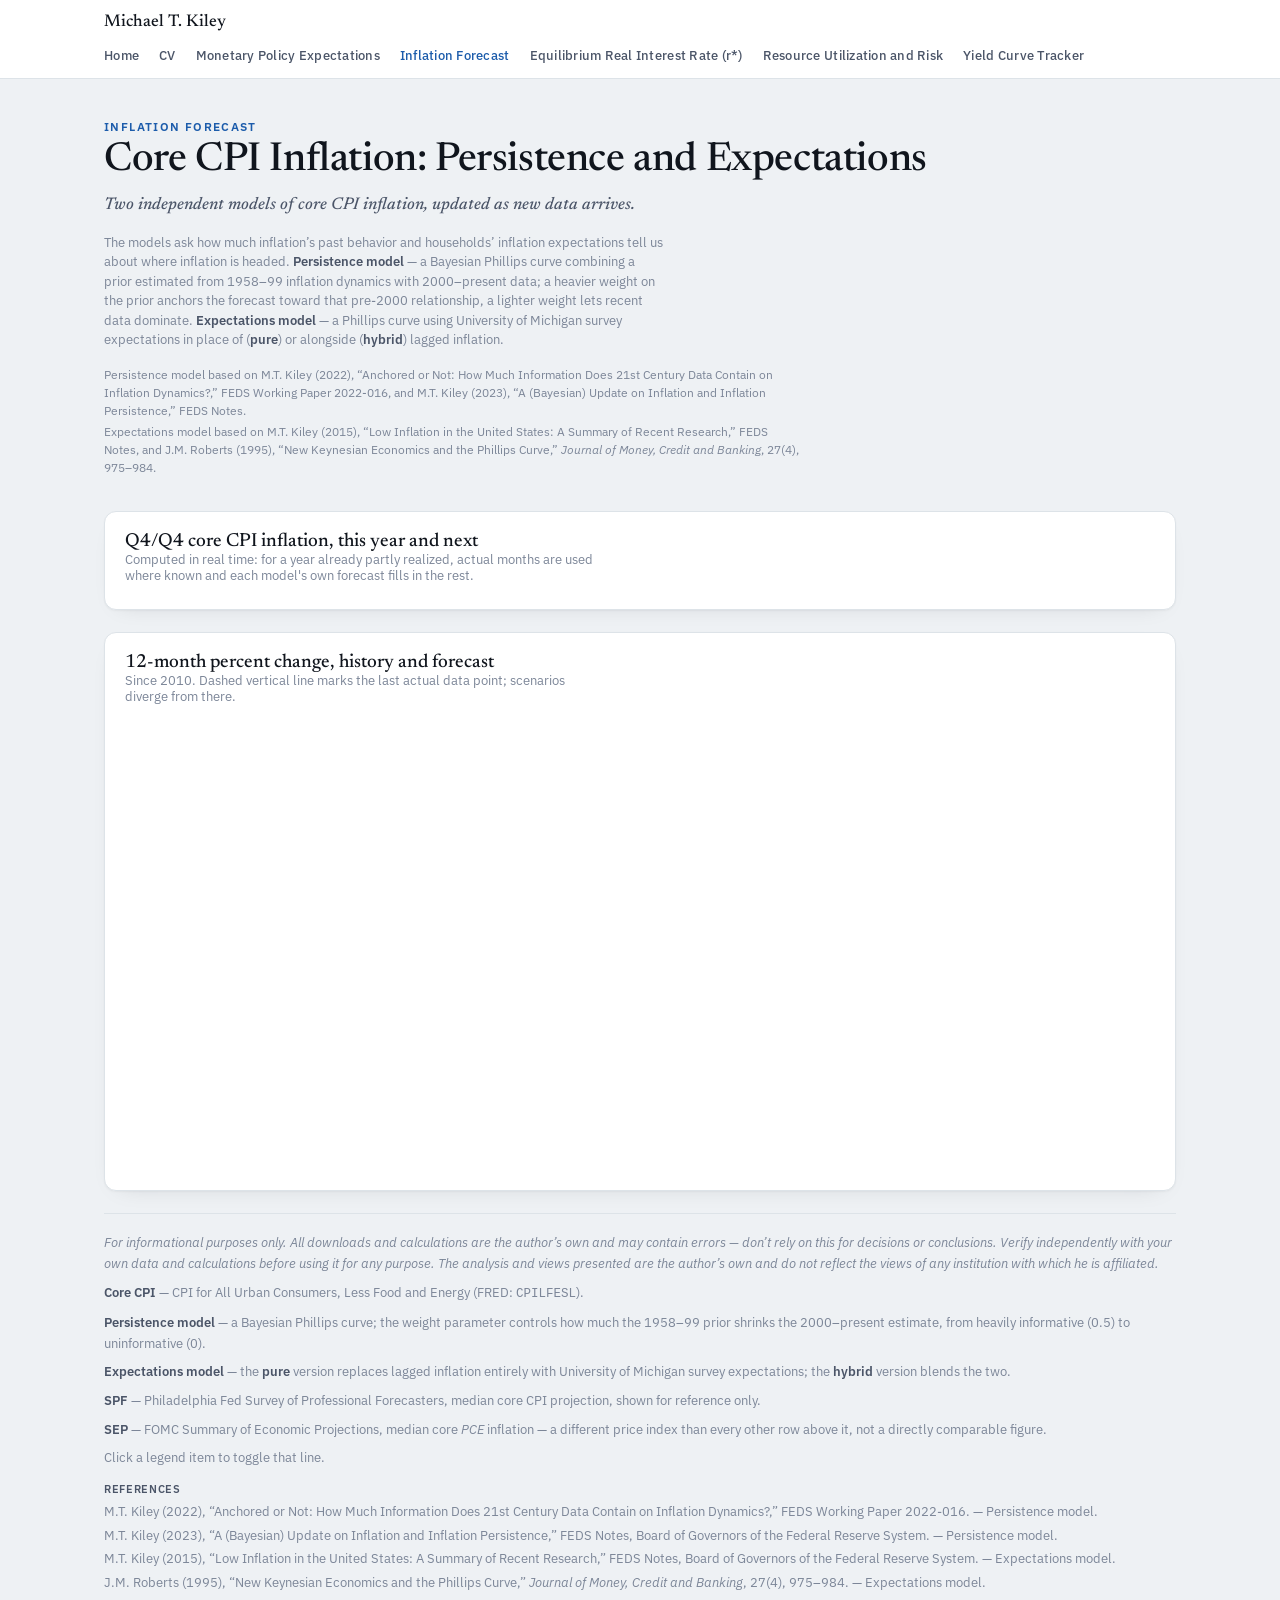
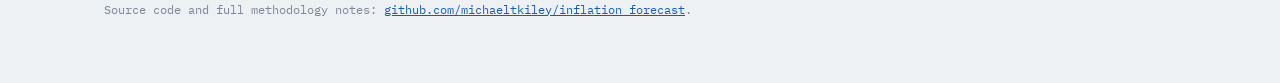
==== scripts/dashboard_template.html @ b04d6965 "Add description and Open Graph tags for link previews LinkedIn and other sites build link previews f" ====
<!DOCTYPE html>
<html lang="en">
<head>
<meta charset="UTF-8" />
<meta name="viewport" content="width=device-width, initial-scale=1.0" />
<title>Inflation Forecast — Michael T. Kiley</title>
<meta name="description" content="Two independent core CPI models — a Bayesian Phillips curve and a survey-expectations Phillips curve — updated as new data arrives." />
<meta property="og:type" content="website" />
<meta property="og:site_name" content="Michael T. Kiley" />
<meta property="og:title" content="Inflation Forecast" />
<meta property="og:description" content="Two independent core CPI models — a Bayesian Phillips curve and a survey-expectations Phillips curve — updated as new data arrives." />
<meta property="og:url" content="https://michaeltkiley.github.io/inflation_forecast/" />
<meta name="twitter:card" content="summary" />
<link rel="preconnect" href="https://fonts.googleapis.com">
<link rel="preconnect" href="https://fonts.gstatic.com" crossorigin>
<link href="https://fonts.googleapis.com/css2?family=Newsreader:ital,opsz,wght@0,6..72,400;0,6..72,500;0,6..72,600;1,6..72,500&family=IBM+Plex+Sans:wght@400;500;600&family=IBM+Plex+Mono:wght@400;500;600&display=swap" rel="stylesheet">
<style>
  :root {
    --surface-page: #eef1f4;
    --surface-card: #ffffff;
    --surface-tile: #f6f8fa;
    --rule: #dde3e8;
    --rule-soft: #e8ecef;
    --ink: #10151d;
    --ink-secondary: #4b5568;
    --ink-muted: #7c8698;
    --accent-text: #1c5cab;
    --accent-lt: #e8edf4;
    --series-actual: #4b5568;
    --series-ref: #8a93a3;
    --series-w50: #0d3a68;
    --series-w20: #1c5490;
    --series-w05: #2f6fae;
    --series-w00: #548fc9;
    --series-pure: #eb6834;
    --series-hybrid: #1baf7a;
    --shadow: 0 1px 2px rgba(16, 21, 29, 0.04), 0 8px 24px -16px rgba(16, 21, 29, 0.18);
  }
  @media (prefers-color-scheme: dark) {
    :root:not([data-theme="light"]) {
      --surface-page: #12161c;
      --surface-card: #191f27;
      --surface-tile: #1f2630;
      --rule: #2a323d;
      --rule-soft: #212933;
      --ink: #f2f4f7;
      --ink-secondary: #b7c0cc;
      --ink-muted: #7c8798;
      --accent-text: #74aeef;
      --accent-lt: #1c2a3a;
      --series-actual: #b7c0cc;
      --series-ref: #7c8798;
      --series-w50: #74aeef;
      --series-w20: #63a0da;
      --series-w05: #5490c9;
      --series-w00: #3d6ea3;
      --series-pure: #d95926;
      --series-hybrid: #199e70;
      --shadow: 0 1px 2px rgba(0, 0, 0, 0.3), 0 8px 24px -16px rgba(0, 0, 0, 0.55);
    }
  }
  :root[data-theme="dark"] {
    --surface-page: #12161c;
    --surface-card: #191f27;
    --surface-tile: #1f2630;
    --rule: #2a323d;
    --rule-soft: #212933;
    --ink: #f2f4f7;
    --ink-secondary: #b7c0cc;
    --ink-muted: #7c8798;
    --accent-text: #74aeef;
    --accent-lt: #1c2a3a;
    --series-actual: #b7c0cc;
    --series-ref: #7c8798;
    --series-w50: #74aeef;
    --series-w20: #63a0da;
    --series-w05: #5490c9;
    --series-w00: #3d6ea3;
    --series-pure: #d95926;
    --series-hybrid: #199e70;
    --shadow: 0 1px 2px rgba(0, 0, 0, 0.3), 0 8px 24px -16px rgba(0, 0, 0, 0.55);
  }

  * { box-sizing: border-box; }
  html { color-scheme: light dark; }
  body {
    margin: 0;
    background: var(--surface-page);
    color: var(--ink);
    font-family: "IBM Plex Sans", system-ui, sans-serif;
    -webkit-font-smoothing: antialiased;
  }

  .site-nav { border-bottom: 1px solid var(--rule); background: var(--surface-card); }
  .site-nav-inner {
    max-width: 1120px; margin: 0 auto; padding: 14px 24px;
    display: flex; align-items: baseline; justify-content: space-between;
    gap: 16px; flex-wrap: wrap;
  }
  .site-nav .wordmark {
    font-family: "Newsreader", Georgia, serif; font-weight: 500; font-size: 17px;
    color: var(--ink); text-decoration: none;
  }
  .site-nav nav { display: flex; gap: 20px; flex-wrap: wrap; }
  .site-nav nav a {
    font-family: "IBM Plex Sans", sans-serif; font-size: 13px; font-weight: 500;
    letter-spacing: 0.02em; color: var(--ink-secondary); text-decoration: none;
  }
  .site-nav nav a:hover, .site-nav nav a.active { color: var(--accent-text); }

  .page {
    max-width: 1120px; margin: 0 auto; padding: 40px 24px 64px;
    display: flex; flex-direction: column; gap: 22px;
  }

  .masthead { display: flex; flex-direction: column; gap: 6px; }
  .eyebrow {
    margin: 0; font-size: 11.5px; font-weight: 600; letter-spacing: 0.12em;
    text-transform: uppercase; color: var(--accent-text);
  }
  h1 {
    margin: 0; font-family: "Newsreader", Georgia, serif; font-weight: 500;
    font-size: clamp(28px, 4vw, 40px); line-height: 1.08; letter-spacing: -0.01em;
    text-wrap: balance; color: var(--ink);
  }
  .subtitle {
    margin: 4px 0 0; max-width: 70ch; font-family: "Newsreader", Georgia, serif;
    font-style: italic; font-weight: 500; font-size: 17px; line-height: 1.5;
    color: var(--ink-secondary);
  }
  .citation { margin: 8px 0 0; max-width: 70ch; font-size: 13px; line-height: 1.5; color: var(--ink-muted); }
  .citation a { color: var(--accent-text); }
  .citation b { color: var(--ink-secondary); font-weight: 600; }
  .reference-lines { margin: 10px 0 0; max-width: 70ch; display: flex; flex-direction: column; gap: 3px; }
  .reference-lines p { margin: 0; font-size: 12px; line-height: 1.5; color: var(--ink-muted); }
  .asof {
    margin: 6px 0 0; font-family: "IBM Plex Mono", ui-monospace, monospace;
    font-size: 12.5px; color: var(--ink-muted);
  }

  .card {
    background: var(--surface-card); border: 1px solid var(--rule); border-radius: 12px;
    padding: 20px 20px 16px; box-shadow: var(--shadow);
  }
  .card-head { display: flex; align-items: baseline; justify-content: space-between; flex-wrap: wrap; gap: 8px 20px; margin-bottom: 10px; }
  .card-title { font-family: "Newsreader", Georgia, serif; font-weight: 500; font-size: 19px; color: var(--ink); }
  .card-caption { font-size: 12.5px; color: var(--ink-muted); max-width: 60ch; }

  table.banner { width: 100%; border-collapse: collapse; font-size: 13.5px; }
  table.banner th {
    text-align: right; font-weight: 600; font-size: 11px; letter-spacing: 0.05em;
    text-transform: uppercase; color: var(--ink-muted); padding: 6px 8px; border-bottom: 1px solid var(--rule);
  }
  table.banner th:first-child { text-align: left; }
  table.banner td { padding: 8px; border-bottom: 1px solid var(--rule-soft); }
  table.banner td:not(:first-child) {
    text-align: right; font-family: "IBM Plex Mono", ui-monospace, monospace;
    font-variant-numeric: tabular-nums; color: var(--ink);
  }
  table.banner tr.reference td { color: var(--ink-muted); font-style: italic; }
  table.banner tr.reference td:not(:first-child) { color: var(--ink-secondary); font-style: normal; }
  table.banner .row-label { display: flex; align-items: center; gap: 8px; }
  table.banner .swatch { width: 8px; height: 8px; border-radius: 2px; flex-shrink: 0; }
  table.banner .note { display: block; font-size: 11px; color: var(--ink-muted); font-style: italic; margin-top: 2px; }

  .legend { display: flex; flex-wrap: wrap; gap: 10px 18px; font-size: 12.5px; color: var(--ink-secondary); margin-bottom: 10px; }
  .legend-group { display: flex; align-items: center; gap: 10px; padding-right: 14px; border-right: 1px solid var(--rule); }
  .legend-group:last-child { border-right: none; }
  .legend .item { display: inline-flex; align-items: center; gap: 6px; cursor: pointer; user-select: none; }
  .legend .item.off { opacity: 0.35; }
  .legend .swatch-line { width: 14px; height: 2px; border-radius: 1px; }

  .chart-wrap { position: relative; }
  svg.chart { width: 100%; height: auto; display: block; overflow: visible; }
  .grid-line { stroke: var(--rule-soft); stroke-width: 1; }
  .zero-line { stroke: var(--ink-muted); stroke-width: 1; stroke-dasharray: 2 3; }
  .now-line { stroke: var(--ink-muted); stroke-width: 1; stroke-dasharray: 3 3; opacity: 0.6; }
  .axis-label { font-family: "IBM Plex Mono", ui-monospace, monospace; font-size: 10.5px; fill: var(--ink-muted); }
  .series-path { fill: none; stroke-width: 2; stroke-linejoin: round; stroke-linecap: round; }
  .series-path.actual { stroke-width: 2.25; }
  .end-label { font-family: "IBM Plex Mono", ui-monospace, monospace; font-size: 10.5px; font-weight: 600; }
  .hover-line { stroke: var(--ink-muted); stroke-width: 1; opacity: 0; pointer-events: none; }
  .hover-dot { r: 3.5; stroke: var(--surface-card); stroke-width: 1.5; opacity: 0; pointer-events: none; }
  .overlay { fill: transparent; cursor: crosshair; }

  .tooltip {
    position: absolute; top: 8px; opacity: 0; pointer-events: none; transition: opacity 0.1s;
    background: var(--surface-card); border: 1px solid var(--rule); border-radius: 8px;
    box-shadow: var(--shadow); padding: 8px 10px; font-size: 12px; min-width: 150px; z-index: 5;
  }
  .tooltip .t-date { font-family: "IBM Plex Mono", ui-monospace, monospace; font-size: 11px; color: var(--ink-muted); margin-bottom: 4px; }
  .tooltip .t-row { display: flex; align-items: center; gap: 14px; justify-content: space-between; }
  .tooltip .t-row .k { display: flex; align-items: center; gap: 6px; color: var(--ink-secondary); }
  .tooltip .t-row .v { font-family: "IBM Plex Mono", ui-monospace, monospace; font-variant-numeric: tabular-nums; }
  .tooltip .dot { width: 7px; height: 7px; border-radius: 50%; display: inline-block; }

  .methodology {
    display: flex; flex-direction: column; gap: 8px;
    padding: 18px 0 0; border-top: 1px solid var(--rule);
    font-size: 12.5px; line-height: 1.65; color: var(--ink-muted);
  }
  .methodology a { color: var(--accent-text); }
  .methodology b { color: var(--ink-secondary); font-weight: 600; }
  .methodology .disclaimer { font-style: italic; }
  .methodology .sources { font-family: "IBM Plex Mono", ui-monospace, monospace; font-size: 11.5px; }
  .references-block { display: flex; flex-direction: column; gap: 3px; padding-top: 4px; }
  .references-label {
    font-size: 11px; font-weight: 600; letter-spacing: 0.06em; text-transform: uppercase;
    color: var(--ink-secondary);
  }

  @media (prefers-reduced-motion: reduce) { .tooltip { transition: none; } }
  @media (max-width: 640px) {
    table.banner { font-size: 12px; }
    table.banner .note { display: none; }
  }
</style>
</head>
<body>

  <div class="site-nav">
    <div class="site-nav-inner">
      <a class="wordmark" href="https://michaeltkiley.github.io/">Michael T. Kiley</a>
      <nav>
        <a href="https://michaeltkiley.github.io/">Home</a>
        <a href="https://michaeltkiley.github.io/cv.html">CV</a>
        <a href="https://michaeltkiley.github.io/monetary_policy_surprises/">Monetary Policy Expectations</a>
        <a href="https://michaeltkiley.github.io/inflation_forecast/" class="active">Inflation Forecast</a>
        <a href="https://michaeltkiley.github.io/equilibrium_rate/">Equilibrium Real Interest Rate (r*)</a>
        <a href="https://michaeltkiley.github.io/resource_utilization/">Resource Utilization and Risk</a>
        <a href="https://michaeltkiley.github.io/termprem/">Yield Curve Tracker</a>
      </nav>
    </div>
  </div>

  <div class="page">
    <div class="masthead">
      <p class="eyebrow">Inflation Forecast</p>
      <h1>Core CPI Inflation: Persistence and Expectations</h1>
      <p class="subtitle">Two independent models of core CPI inflation, updated as new data arrives.</p>
      <p class="citation">The models ask how much inflation&rsquo;s past behavior and households&rsquo; inflation expectations tell us about where inflation is headed. <b>Persistence model</b> — a Bayesian Phillips curve combining a prior estimated from 1958&ndash;99 inflation dynamics with 2000&ndash;present data; a heavier weight on the prior anchors the forecast toward that pre&#8209;2000 relationship, a lighter weight lets recent data dominate. <b>Expectations model</b> — a Phillips curve using University of Michigan survey expectations in place of (<b>pure</b>) or alongside (<b>hybrid</b>) lagged inflation.</p>
      <div class="reference-lines">
        <p>Persistence model based on M.T. Kiley (2022), &ldquo;Anchored or Not: How Much Information Does 21st Century Data Contain on Inflation Dynamics?,&rdquo; FEDS Working Paper 2022&#8209;016, and M.T. Kiley (2023), &ldquo;A (Bayesian) Update on Inflation and Inflation Persistence,&rdquo; FEDS Notes.</p>
        <p>Expectations model based on M.T. Kiley (2015), &ldquo;Low Inflation in the United States: A Summary of Recent Research,&rdquo; FEDS Notes, and J.M. Roberts (1995), &ldquo;New Keynesian Economics and the Phillips Curve,&rdquo; <i>Journal of Money, Credit and Banking</i>, 27(4), 975&ndash;984.</p>
      </div>
      <p class="asof" id="asof"></p>
    </div>

    <section class="card">
      <div class="card-head">
        <div>
          <div class="card-title">Q4/Q4 core CPI inflation, this year and next</div>
          <div class="card-caption">Computed in real time: for a year already partly realized, actual months are used where known and each model's own forecast fills in the rest.</div>
        </div>
      </div>
      <div style="overflow-x:auto">
        <table class="banner" id="banner-table"></table>
      </div>
    </section>

    <section class="card">
      <div class="card-head">
        <div>
          <div class="card-title">12-month percent change, history and forecast</div>
          <div class="card-caption">Since 2010. Dashed vertical line marks the last actual data point; scenarios diverge from there.</div>
        </div>
      </div>
      <div class="legend" id="legend"></div>
      <div class="chart-wrap">
        <svg class="chart" id="chart" viewBox="0 0 960 420" preserveAspectRatio="xMidYMid meet"></svg>
        <div class="tooltip" id="tooltip"></div>
      </div>
    </section>

    <footer class="methodology">
      <div class="disclaimer">For informational purposes only. All downloads and calculations are the author&rsquo;s own and may contain errors &mdash; don&rsquo;t rely on this for decisions or conclusions. Verify independently with your own data and calculations before using it for any purpose. The analysis and views presented are the author&rsquo;s own and do not reflect the views of any institution with which he is affiliated.</div>
      <div><b>Core CPI</b> &mdash; CPI for All Urban Consumers, Less Food and Energy (FRED: <code>CPILFESL</code>).</div>
      <div><b>Persistence model</b> &mdash; a Bayesian Phillips curve; the weight parameter controls how much the 1958&ndash;99 prior shrinks the 2000&ndash;present estimate, from heavily informative (0.5) to uninformative (0).</div>
      <div><b>Expectations model</b> &mdash; the <b>pure</b> version replaces lagged inflation entirely with University of Michigan survey expectations; the <b>hybrid</b> version blends the two.</div>
      <div><b>SPF</b> &mdash; Philadelphia Fed Survey of Professional Forecasters, median core CPI projection, shown for reference only.</div>
      <div><b>SEP</b> &mdash; FOMC Summary of Economic Projections, median core <i>PCE</i> inflation &mdash; a different price index than every other row above it, not a directly comparable figure.</div>
      <div>Click a legend item to toggle that line.</div>
      <div class="references-block">
        <div class="references-label">References</div>
        <div>M.T. Kiley (2022), &ldquo;Anchored or Not: How Much Information Does 21st Century Data Contain on Inflation Dynamics?,&rdquo; FEDS Working Paper 2022&#8209;016. &mdash; Persistence model.</div>
        <div>M.T. Kiley (2023), &ldquo;A (Bayesian) Update on Inflation and Inflation Persistence,&rdquo; FEDS Notes, Board of Governors of the Federal Reserve System. &mdash; Persistence model.</div>
        <div>M.T. Kiley (2015), &ldquo;Low Inflation in the United States: A Summary of Recent Research,&rdquo; FEDS Notes, Board of Governors of the Federal Reserve System. &mdash; Expectations model.</div>
        <div>J.M. Roberts (1995), &ldquo;New Keynesian Economics and the Phillips Curve,&rdquo; <i>Journal of Money, Credit and Banking</i>, 27(4), 975&ndash;984. &mdash; Expectations model.</div>
      </div>
      <div class="sources">Source code and full methodology notes: <a href="https://github.com/michaeltkiley/inflation_forecast">github.com/michaeltkiley/inflation_forecast</a>.</div>
    </footer>
  </div>

<script>
const DATA = __DASHBOARD_DATA__;

function fmtPct(v) {
  if (v === null || v === undefined || Number.isNaN(v)) return "—";
  return (v >= 0 ? "" : "−") + Math.abs(v).toFixed(1) + "%";
}
function fmtDateLong(ym) {
  const [y, m] = ym.split("-").map(Number);
  return new Date(y, m - 1, 1).toLocaleDateString(undefined, { year: "numeric", month: "long" });
}
function fmtDateShort(ym) {
  const [y, m] = ym.split("-").map(Number);
  return new Date(y, m - 1, 1).toLocaleDateString(undefined, { year: "2-digit", month: "short" });
}

document.getElementById("asof").textContent = "Data as of " + DATA.as_of;

// ---- banner table ----
(function () {
  const t = document.getElementById("banner-table");
  const cy = DATA.banner.current_year, ny = DATA.banner.next_year;
  let html = `<thead><tr><th>Scenario</th><th>${cy}</th><th>${ny}</th></tr></thead><tbody>`;
  DATA.banner.rows.forEach(r => {
    const cls = r.reference ? ' class="reference"' : "";
    const note = r.note ? `<span class="note">${r.note}</span>` : "";
    html += `<tr${cls}>
      <td><span class="row-label"><span class="swatch" style="background:${r.color}"></span>${r.label}${note}</span></td>
      <td>${fmtPct(r.this_year)}</td>
      <td>${fmtPct(r.next_year)}</td>
    </tr>`;
  });
  html += "</tbody>";
  t.innerHTML = html;
})();

// ---- chart ----
const ALL_SERIES = [
  { key: "actual", label: "Actual", color: DATA.legend.actual_color, group: "actual" },
  ...DATA.legend.persistence.map(s => ({ ...s, group: "persistence" })),
  ...DATA.legend.expectations.map(s => ({ ...s, group: "expectations" })),
];
const visible = new Set(ALL_SERIES.map(s => s.key));

function buildLegend() {
  const el = document.getElementById("legend");
  const groups = [
    { title: "History", items: ALL_SERIES.filter(s => s.group === "actual") },
    { title: "Bayesian persistence", items: ALL_SERIES.filter(s => s.group === "persistence") },
    { title: "Expectations", items: ALL_SERIES.filter(s => s.group === "expectations") },
  ];
  el.innerHTML = groups.map(g => `
    <span class="legend-group">
      ${g.items.map(s => `
        <span class="item" data-key="${s.key}">
          <span class="swatch-line" style="background:${s.color}"></span>${s.label}
        </span>
      `).join("")}
    </span>
  `).join("");
  el.querySelectorAll(".item").forEach(item => {
    item.addEventListener("click", () => {
      const key = item.dataset.key;
      if (visible.has(key)) { visible.delete(key); item.classList.add("off"); }
      else { visible.add(key); item.classList.remove("off"); }
      renderChart();
    });
  });
}

function renderChart() {
  const svg = document.getElementById("chart");
  const tooltip = document.getElementById("tooltip");
  const dates = DATA.chart.dates;
  const nowIdx = dates.indexOf(DATA.chart.last_actual_date);
  const W = 960, H = 420, padL = 42, padR = 14, padT = 14, padB = 24;
  const plotW = W - padL - padR, plotH = H - padT - padB;
  const nPts = dates.length;

  const activeSeries = ALL_SERIES.filter(s => visible.has(s.key)).map(s => ({
    ...s, values: DATA.chart.series[s.key],
  }));

  let vmin = Infinity, vmax = -Infinity;
  activeSeries.forEach(s => s.values.forEach(v => {
    if (v === null || v === undefined) return;
    if (v < vmin) vmin = v; if (v > vmax) vmax = v;
  }));
  if (!isFinite(vmin)) { vmin = 0; vmax = 5; }
  const vpad = (vmax - vmin) * 0.12 || 0.5;
  vmin -= vpad; vmax += vpad;

  const x = i => padL + (nPts === 1 ? 0 : (i / (nPts - 1)) * plotW);
  const y = v => padT + plotH - ((v - vmin) / (vmax - vmin)) * plotH;

  const ns = "http://www.w3.org/2000/svg";
  function el(tag, attrs) {
    const e = document.createElementNS(ns, tag);
    for (const k in attrs) e.setAttribute(k, attrs[k]);
    return e;
  }

  svg.innerHTML = "";
  svg.setAttribute("viewBox", `0 0 ${W} ${H}`);

  const rawStep = (vmax - vmin) / 5;
  const mag = Math.pow(10, Math.floor(Math.log10(rawStep || 1)));
  const steps = [1, 2, 2.5, 5, 10].map(m => m * mag);
  const step = steps.find(s => (vmax - vmin) / s <= 6) || steps[steps.length - 1];
  const gStart = Math.ceil(vmin / step) * step;
  for (let v = gStart; v <= vmax; v += step) {
    const yy = y(v);
    svg.appendChild(el("line", { x1: padL, x2: W - padR, y1: yy, y2: yy, class: "grid-line" }));
    const label = el("text", { x: padL - 8, y: yy + 3.5, class: "axis-label", "text-anchor": "end" });
    label.textContent = fmtPct(v);
    svg.appendChild(label);
  }
  if (vmin < 0 && vmax > 0) {
    svg.appendChild(el("line", { x1: padL, x2: W - padR, y1: y(0), y2: y(0), class: "zero-line" }));
  }
  if (nowIdx >= 0) {
    svg.appendChild(el("line", { x1: x(nowIdx), x2: x(nowIdx), y1: padT, y2: H - padB, class: "now-line" }));
  }

  let lastYear = null;
  dates.forEach((d, i) => {
    const yr = d.slice(0, 4);
    if (yr !== lastYear && Number(yr) % 2 === 0) {
      const lbl = el("text", { x: x(i), y: H - 6, class: "axis-label", "text-anchor": "middle" });
      lbl.textContent = yr;
      svg.appendChild(lbl);
      lastYear = yr;
    } else if (yr !== lastYear) { lastYear = yr; }
  });

  activeSeries.forEach(s => {
    let d = "", open = false;
    s.values.forEach((v, i) => {
      if (v === null || v === undefined) { open = false; return; }
      d += (open ? "L" : "M") + x(i).toFixed(2) + "," + y(v).toFixed(2) + " ";
      open = true;
    });
    const cls = "series-path" + (s.key === "actual" ? " actual" : "");
    svg.appendChild(el("path", { d, class: cls, stroke: s.color }));
  });

  // Right-edge numeric labels only make sense for a series whose data
  // actually reaches the chart's final date (the forecast lines) -- not
  // "actual", whose real endpoint sits mid-chart at the fork; labeling
  // it at the far edge would misrepresent where its value is from.
  const withEnd = activeSeries.map(s => {
    if (s.values[nPts - 1] === null || s.values[nPts - 1] === undefined) return null;
    return { s, lastIdx: nPts - 1, lastV: s.values[nPts - 1] };
  }).filter(Boolean);
  const minGap = 12;
  const endPositions = withEnd.map(e => ({ ...e, y: y(e.lastV) })).sort((a, b) => a.y - b.y);
  for (let pass = 0; pass < endPositions.length; pass++) {
    for (let i = 1; i < endPositions.length; i++) {
      const gap = endPositions[i].y - endPositions[i - 1].y;
      if (gap < minGap) {
        const push = (minGap - gap) / 2;
        endPositions[i - 1].y -= push; endPositions[i].y += push;
      }
    }
  }
  endPositions.forEach(({ s, lastV, y: labelY }) => {
    const lbl = el("text", { x: W - padR + 4, y: labelY + 3.5, class: "end-label", fill: s.color });
    lbl.textContent = fmtPct(lastV);
    svg.appendChild(lbl);
  });

  const hoverLine = el("line", { x1: 0, x2: 0, y1: padT, y2: H - padB, class: "hover-line" });
  svg.appendChild(hoverLine);
  const dots = activeSeries.map(s => {
    const c = el("circle", { class: "hover-dot", fill: s.color });
    svg.appendChild(c);
    return c;
  });
  const overlay = el("rect", { x: padL, y: padT, width: plotW, height: plotH, class: "overlay" });
  svg.appendChild(overlay);

  function handleMove(clientX) {
    const rect = svg.getBoundingClientRect();
    const px = ((clientX - rect.left) / rect.width) * W;
    let idx = Math.round(((px - padL) / plotW) * (nPts - 1));
    idx = Math.max(0, Math.min(nPts - 1, idx));

    hoverLine.setAttribute("x1", x(idx)); hoverLine.setAttribute("x2", x(idx)); hoverLine.style.opacity = 1;
    const rows = [];
    activeSeries.forEach((s, i) => {
      const v = s.values[idx];
      const has = v !== null && v !== undefined;
      dots[i].style.opacity = has ? 1 : 0;
      if (has) {
        dots[i].setAttribute("cx", x(idx)); dots[i].setAttribute("cy", y(v));
        rows.push(`<div class="t-row"><span class="k"><span class="dot" style="background:${s.color}"></span>${s.label}</span><span class="v">${fmtPct(v)}</span></div>`);
      }
    });
    tooltip.innerHTML = `<div class="t-date">${fmtDateLong(dates[idx])}</div>${rows.join("")}`;
    tooltip.style.opacity = 1;
    const tw = tooltip.offsetWidth, containerW = rect.width;
    let left = (x(idx) / W) * containerW + 14;
    if (left + tw > containerW - 4) left = (x(idx) / W) * containerW - tw - 14;
    tooltip.style.left = left + "px";
  }
  function handleLeave() {
    hoverLine.style.opacity = 0;
    dots.forEach(d => d.style.opacity = 0);
    tooltip.style.opacity = 0;
  }
  overlay.addEventListener("pointermove", e => handleMove(e.clientX));
  overlay.addEventListener("pointerleave", handleLeave);
  overlay.addEventListener("touchmove", e => { if (e.touches[0]) handleMove(e.touches[0].clientX); }, { passive: true });
}

buildLegend();
renderChart();
</script>
</body>
</html>
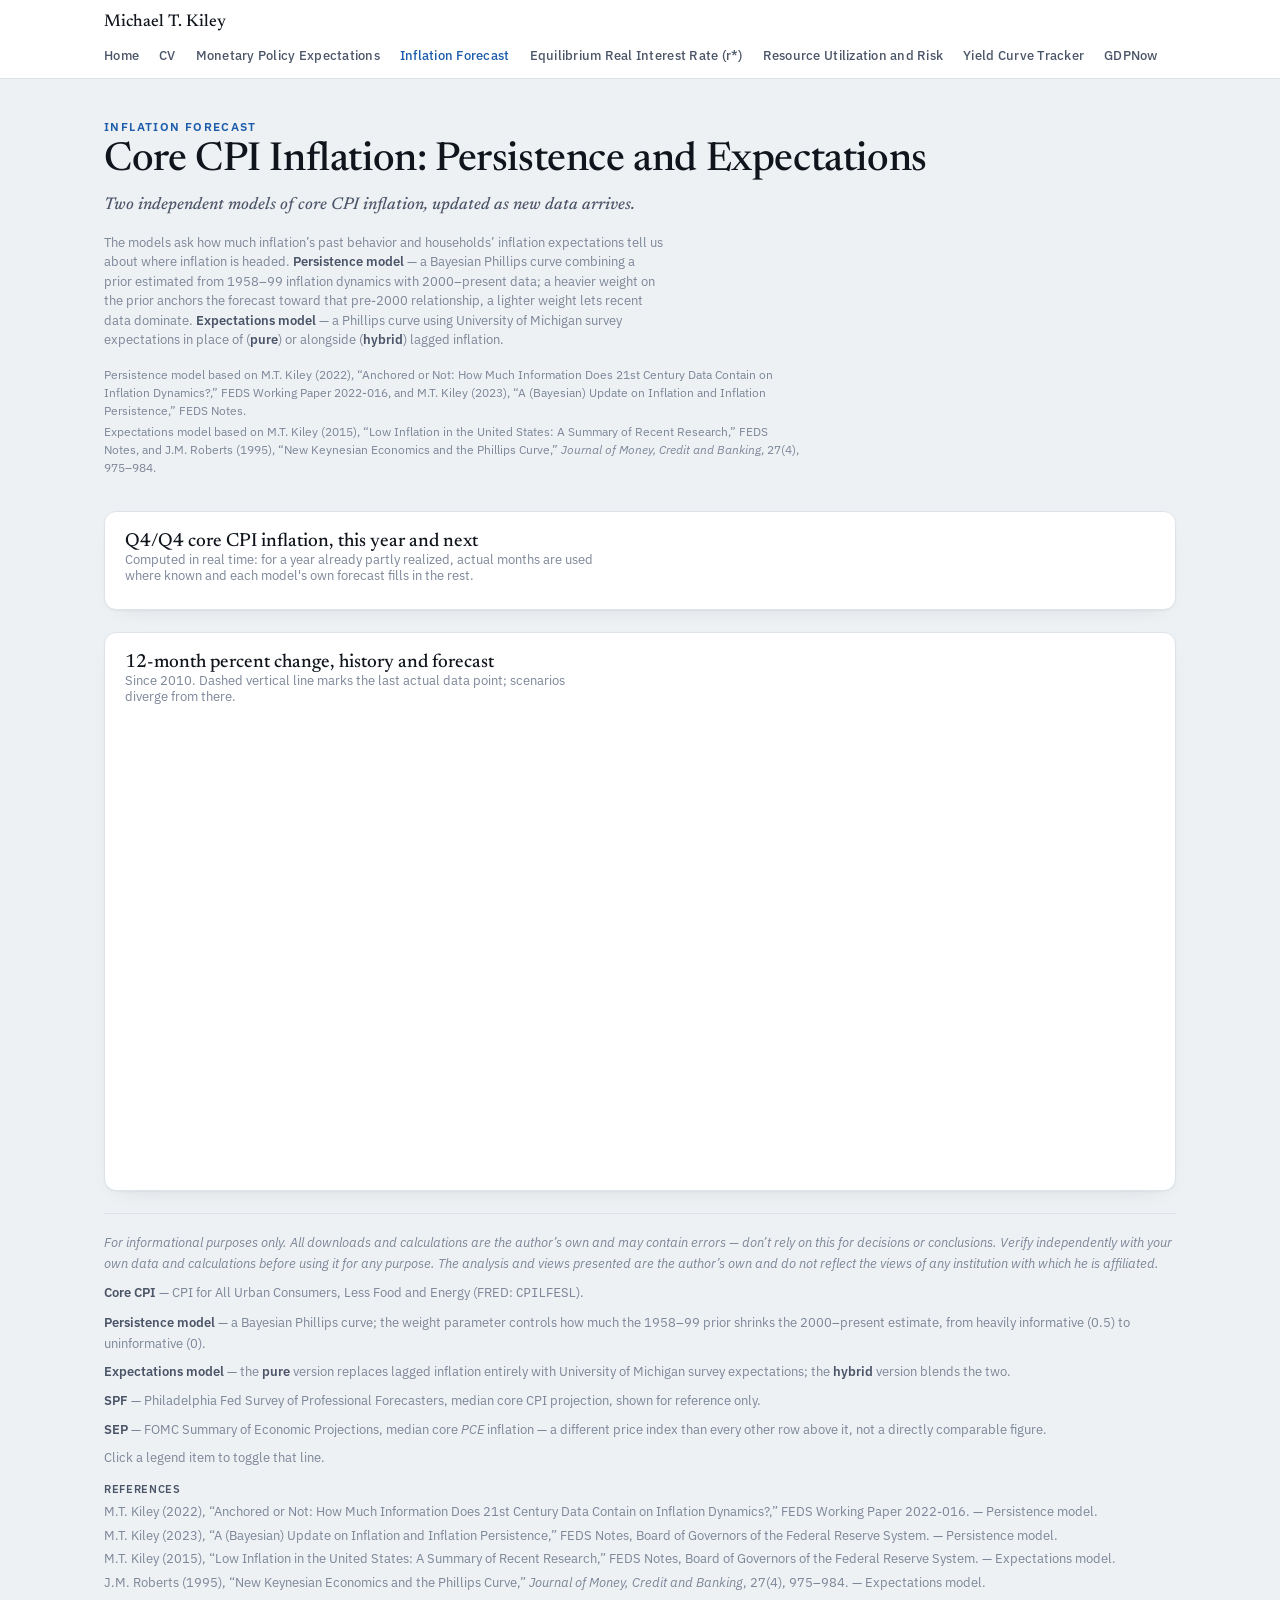
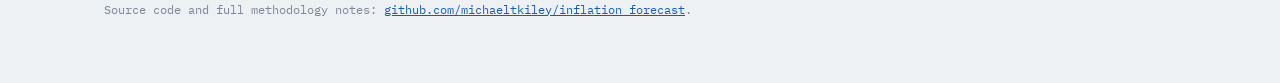
==== commit ad1a3e32: "Add GDPNow replication tracker to the site nav Co-Authored-By: Claude Sonnet 5.5 <noreply@anthropic." ====
--- a/scripts/dashboard_template.html
+++ b/scripts/dashboard_template.html
@@ -10,7 +10,11 @@
 <meta property="og:title" content="Inflation Forecast" />
 <meta property="og:description" content="Two independent core CPI models — a Bayesian Phillips curve and a survey-expectations Phillips curve — updated as new data arrives." />
 <meta property="og:url" content="https://michaeltkiley.github.io/inflation_forecast/" />
-<meta name="twitter:card" content="summary" />
+<meta property="og:image" content="https://michaeltkiley.github.io/inflation_forecast/preview.png" />
+<meta property="og:image:width" content="2400" />
+<meta property="og:image:height" content="1254" />
+<meta property="og:image:alt" content="Inflation Forecast: main chart" />
+<meta name="twitter:card" content="summary_large_image" />
 <link rel="preconnect" href="https://fonts.googleapis.com">
 <link rel="preconnect" href="https://fonts.gstatic.com" crossorigin>
 <link href="https://fonts.googleapis.com/css2?family=Newsreader:ital,opsz,wght@0,6..72,400;0,6..72,500;0,6..72,600;1,6..72,500&family=IBM+Plex+Sans:wght@400;500;600&family=IBM+Plex+Mono:wght@400;500;600&display=swap" rel="stylesheet">
@@ -229,6 +233,7 @@
         <a href="https://michaeltkiley.github.io/equilibrium_rate/">Equilibrium Real Interest Rate (r*)</a>
         <a href="https://michaeltkiley.github.io/resource_utilization/">Resource Utilization and Risk</a>
         <a href="https://michaeltkiley.github.io/termprem/">Yield Curve Tracker</a>
+        <a href="https://michaeltkiley.github.io/gdpnow-replication/">GDPNow</a>
       </nav>
     </div>
   </div>
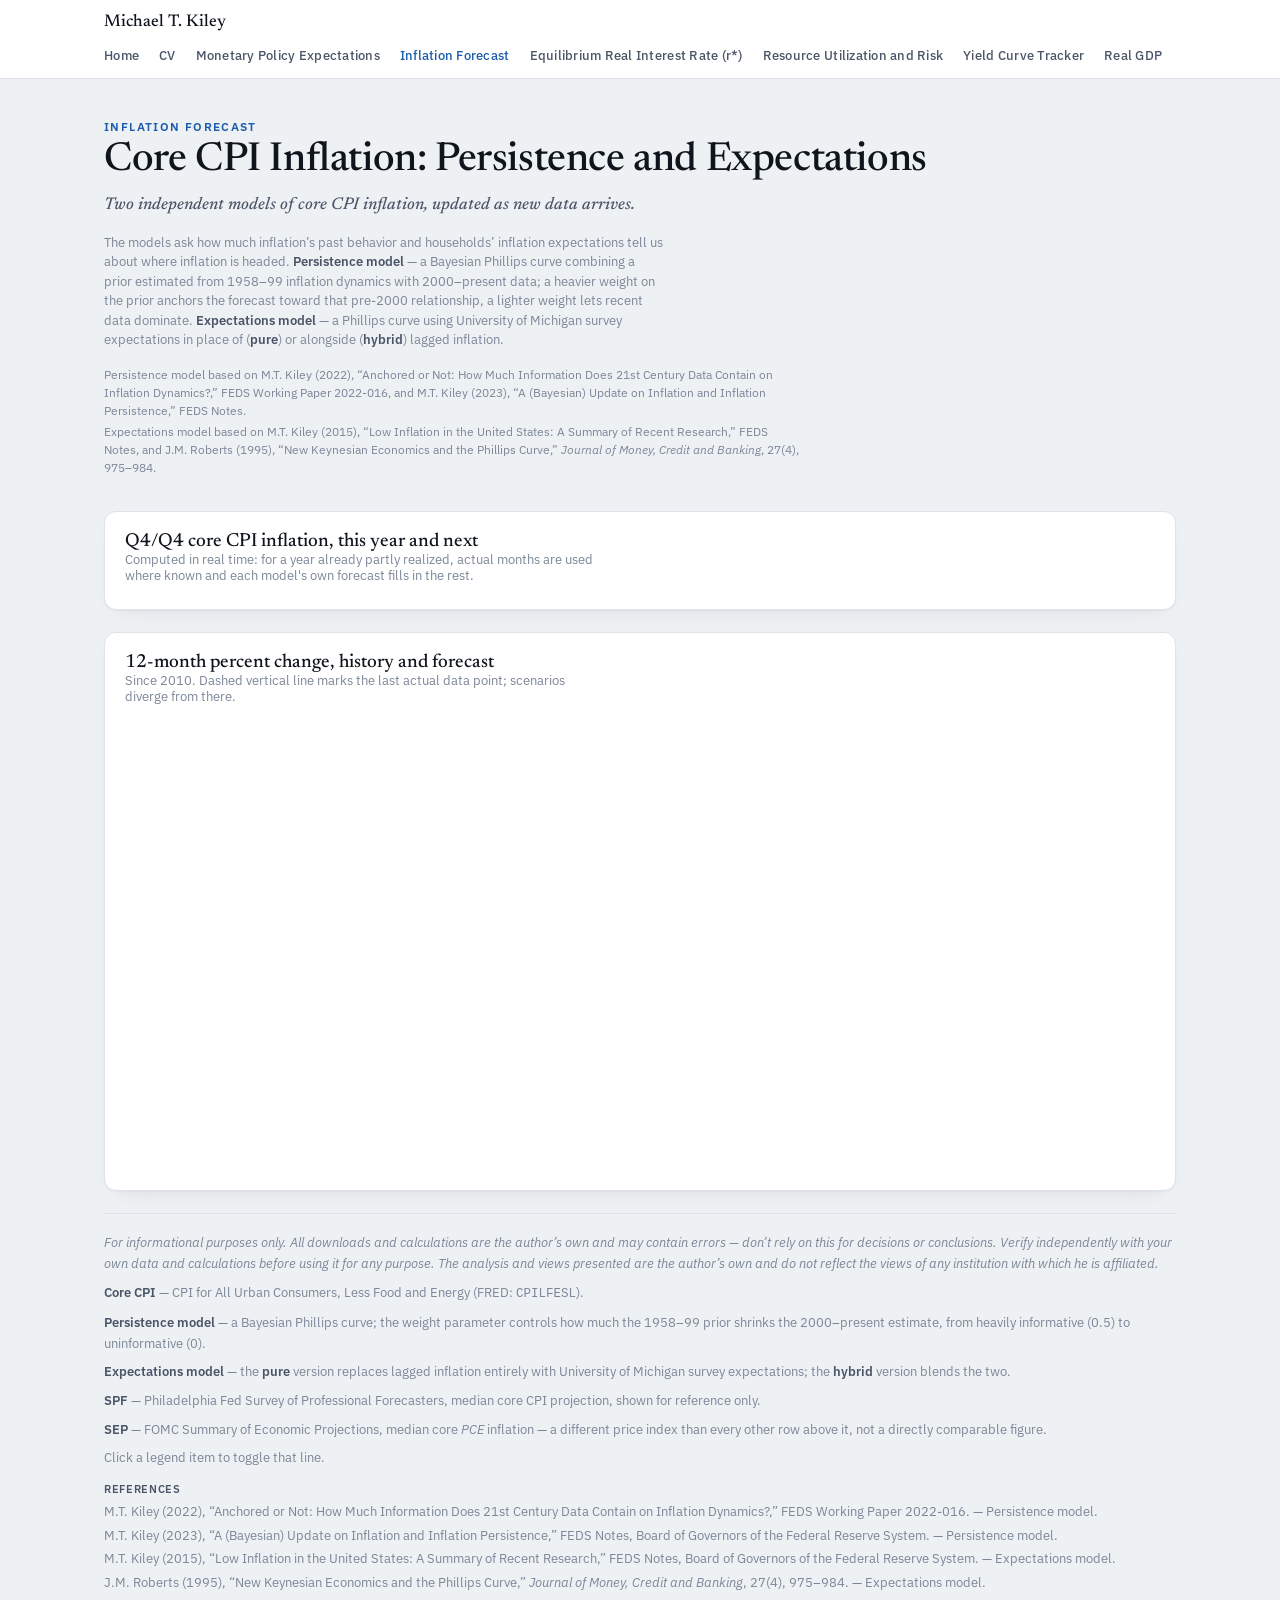
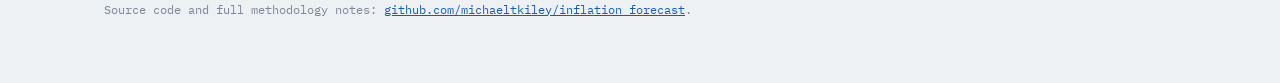
==== commit 835b3bb7: "Rename the GDP nowcast tracker to Real GDP Tracker (nav label 'Real GDP') Co-Authored-By: Claude Son" ====
--- a/scripts/dashboard_template.html
+++ b/scripts/dashboard_template.html
@@ -233,7 +233,7 @@
         <a href="https://michaeltkiley.github.io/equilibrium_rate/">Equilibrium Real Interest Rate (r*)</a>
         <a href="https://michaeltkiley.github.io/resource_utilization/">Resource Utilization and Risk</a>
         <a href="https://michaeltkiley.github.io/termprem/">Yield Curve Tracker</a>
-        <a href="https://michaeltkiley.github.io/gdpnow-replication/">GDPNow</a>
+        <a href="https://michaeltkiley.github.io/gdpnow-replication/">Real GDP</a>
       </nav>
     </div>
   </div>
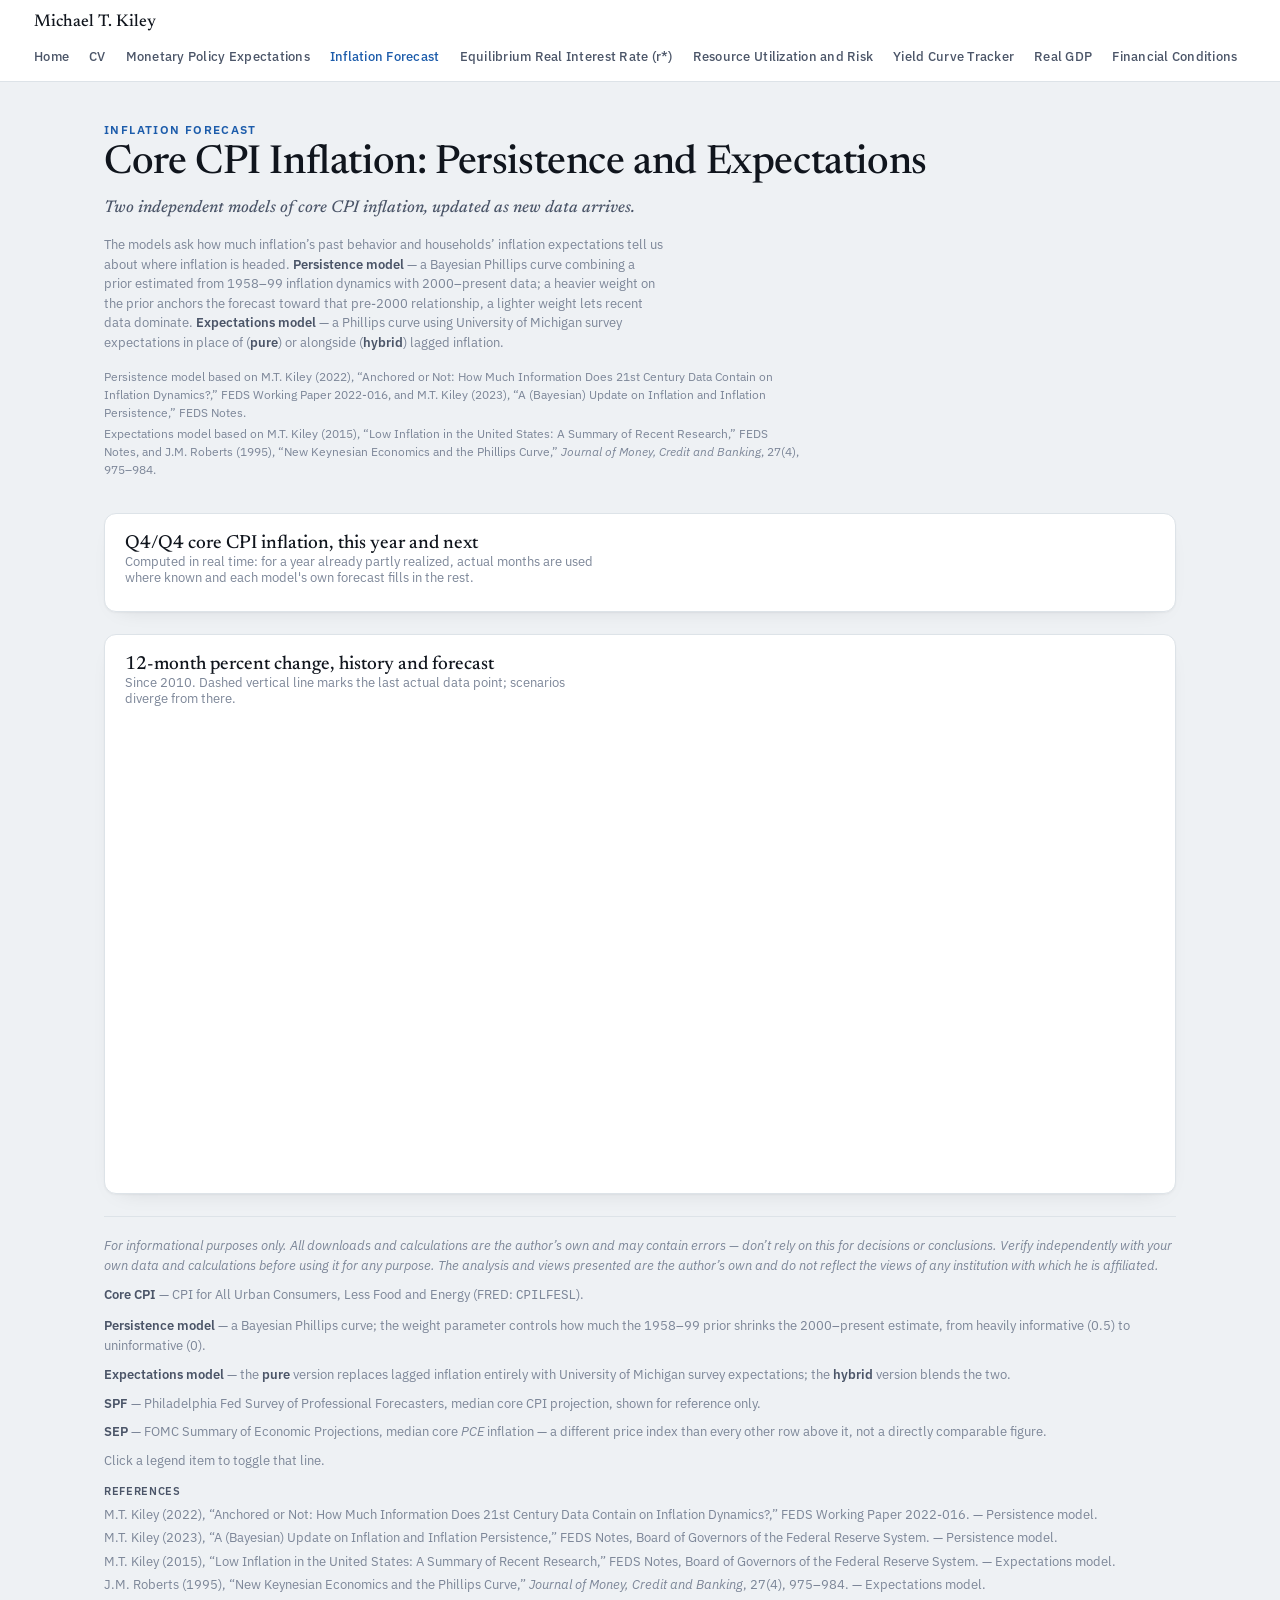
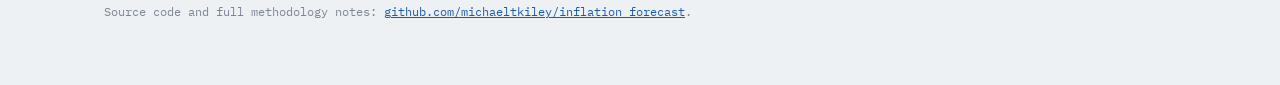
==== commit 6f009e5f: "Add Financial Conditions (FCI-G) tracker to the site nav Adds the "Financial Conditions" link after " ====
--- a/scripts/dashboard_template.html
+++ b/scripts/dashboard_template.html
@@ -97,7 +97,7 @@
 
   .site-nav { border-bottom: 1px solid var(--rule); background: var(--surface-card); }
   .site-nav-inner {
-    max-width: 1120px; margin: 0 auto; padding: 14px 24px;
+    max-width: 1260px; margin: 0 auto; padding: 14px 24px;
     display: flex; align-items: baseline; justify-content: space-between;
     gap: 16px; flex-wrap: wrap;
   }
@@ -105,8 +105,8 @@
     font-family: "Newsreader", Georgia, serif; font-weight: 500; font-size: 17px;
     color: var(--ink); text-decoration: none;
   }
-  .site-nav nav { display: flex; gap: 20px; flex-wrap: wrap; }
-  .site-nav nav a {
+  .site-nav nav { font-size: 0; line-height: 0; text-wrap: balance; margin: 0 -20px -8px 0; }
+  .site-nav nav a { display: inline-block; margin: 0 20px 8px 0; line-height: 1.5;
     font-family: "IBM Plex Sans", sans-serif; font-size: 13px; font-weight: 500;
     letter-spacing: 0.02em; color: var(--ink-secondary); text-decoration: none;
   }
@@ -234,6 +234,7 @@
         <a href="https://michaeltkiley.github.io/resource_utilization/">Resource Utilization and Risk</a>
         <a href="https://michaeltkiley.github.io/termprem/">Yield Curve Tracker</a>
         <a href="https://michaeltkiley.github.io/gdpnow-replication/">Real GDP</a>
+        <a href="https://michaeltkiley.github.io/fcig/">Financial Conditions</a>
       </nav>
     </div>
   </div>
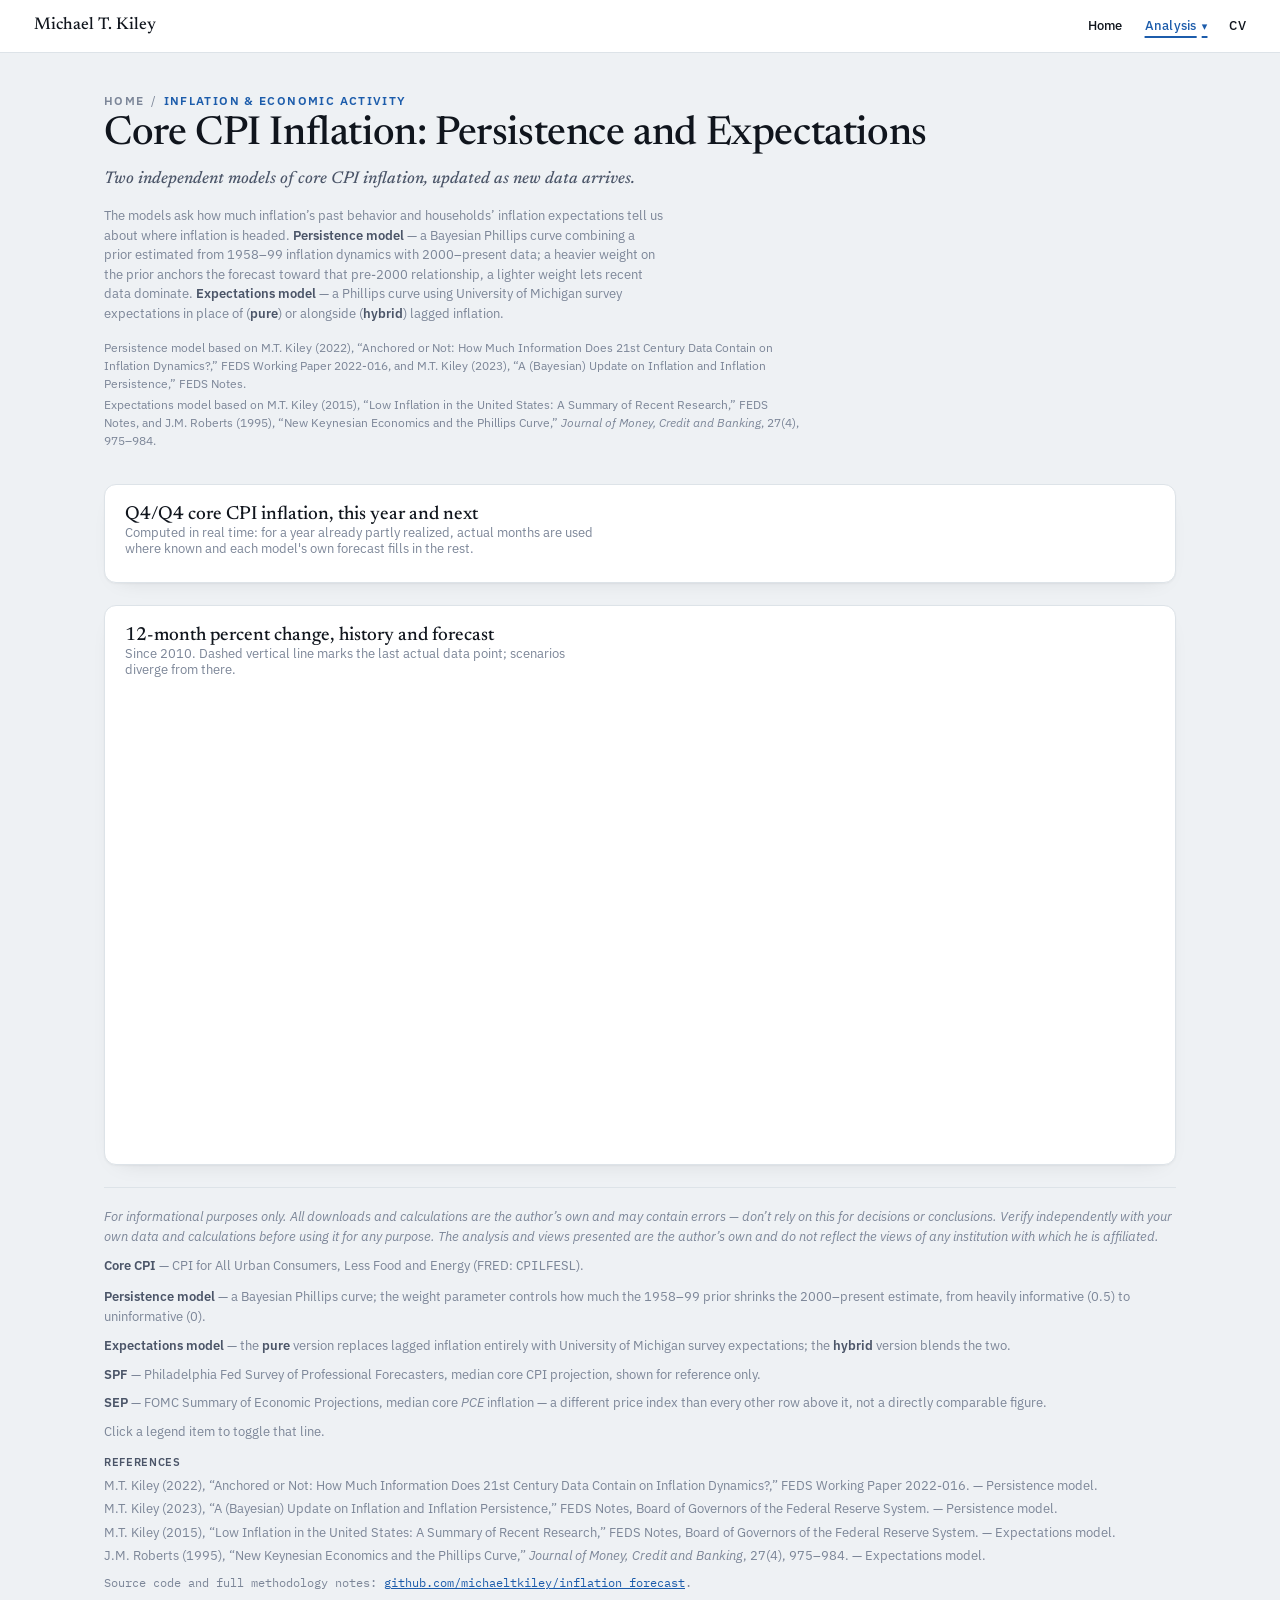
==== commit f6cd0427: "Replace flat nav with grouped Analysis dropdown; add thematic label and Home breadcrumb Navigation a" ====
--- a/scripts/dashboard_template.html
+++ b/scripts/dashboard_template.html
@@ -95,22 +95,37 @@
     -webkit-font-smoothing: antialiased;
   }
 
-  .site-nav { border-bottom: 1px solid var(--rule); background: var(--surface-card); }
-  .site-nav-inner {
-    max-width: 1260px; margin: 0 auto; padding: 14px 24px;
-    display: flex; align-items: baseline; justify-content: space-between;
-    gap: 16px; flex-wrap: wrap;
-  }
-  .site-nav .wordmark {
-    font-family: "Newsreader", Georgia, serif; font-weight: 500; font-size: 17px;
-    color: var(--ink); text-decoration: none;
-  }
-  .site-nav nav { font-size: 0; line-height: 0; text-wrap: balance; margin: 0 -20px -8px 0; }
-  .site-nav nav a { display: inline-block; margin: 0 20px 8px 0; line-height: 1.5;
-    font-family: "IBM Plex Sans", sans-serif; font-size: 13px; font-weight: 500;
-    letter-spacing: 0.02em; color: var(--ink-secondary); text-decoration: none;
-  }
-  .site-nav nav a:hover, .site-nav nav a.active { color: var(--accent-text); }
+  /* ---- shared site nav (same on every page of the site) ---- */
+  .site-nav{border-bottom:1px solid var(--rule);background:var(--surface-card);position:relative;z-index:50}
+  .site-nav-inner{max-width:1260px;margin:0 auto;padding:10px 24px;display:flex;align-items:center;justify-content:space-between;gap:4px 16px;flex-wrap:wrap}
+  .site-nav .wordmark{font-family:"Newsreader",Georgia,serif;font-weight:500;font-size:17px;color:var(--ink);text-decoration:none}
+  .site-nav nav{display:flex;align-items:center;gap:0 22px}
+  .site-nav nav>a,.site-nav .nav-dd-btn{display:inline-block;padding:6px 0;margin:0;border:0;background:none;cursor:pointer;font-family:"IBM Plex Sans",system-ui,sans-serif;font-size:13px;font-weight:500;line-height:1.5;letter-spacing:.02em;color:var(--ink2);text-decoration:none}
+  .site-nav nav>a:hover,.site-nav .nav-dd-btn:hover,.site-nav .nav-dd.open .nav-dd-btn{color:var(--accent-text)}
+  .site-nav nav>a.active,.site-nav .nav-dd-btn.active{color:var(--accent-text);text-decoration:underline;text-decoration-thickness:1.5px;text-underline-offset:6px}
+  .site-nav nav>a:focus-visible,.site-nav .nav-dd-btn:focus-visible,.site-nav .wordmark:focus-visible{outline:2px solid var(--accent-text);outline-offset:3px;border-radius:2px}
+  .site-nav .nav-dd{position:relative}
+  .site-nav .nav-dd-btn::after{content:"\25BE";margin-left:5px;font-size:11px}
+  .site-nav .nav-dd.open .nav-dd-btn::after{content:"\25B4"}
+  .site-nav .nav-dd-menu{position:absolute;top:calc(100% + 8px);right:-12px;width:310px;max-width:calc(100vw - 32px);max-height:calc(100vh - 80px);overflow-y:auto;padding:4px 0 8px;background:var(--surface-card);border:1px solid var(--rule);border-radius:6px;box-shadow:0 10px 28px -14px rgba(16,21,29,.35)}
+  .site-nav .nav-dd-menu[hidden]{display:none}
+  .site-nav .nav-dd-head{padding:10px 16px 3px;font-family:"IBM Plex Sans",system-ui,sans-serif;font-size:10.5px;font-weight:600;line-height:1.4;letter-spacing:.1em;text-transform:uppercase;color:var(--ink-muted)}
+  .site-nav .nav-dd-menu ul{list-style:none;margin:0;padding:0}
+  .site-nav .nav-dd-menu li{margin:0;padding:0}
+  .site-nav .nav-dd-menu a{display:block;padding:6px 16px;font-family:"IBM Plex Sans",system-ui,sans-serif;font-size:13px;font-weight:400;line-height:1.45;letter-spacing:0;color:var(--ink);text-decoration:none}
+  .site-nav .nav-dd-menu a:hover,.site-nav .nav-dd-menu a:focus-visible{background:var(--surface-page);color:var(--accent-text);outline:none}
+  .site-nav .nav-dd-menu a:focus-visible{box-shadow:inset 0 0 0 2px var(--accent-text)}
+  .site-nav .nav-dd-menu a[aria-current="page"]{color:var(--accent-text);font-weight:600;box-shadow:inset 3px 0 0 var(--accent-text)}
+  .site-nav .nav-dd-menu a[aria-current="page"]:focus-visible{box-shadow:inset 0 0 0 2px var(--accent-text)}
+  @media (max-width:640px){
+    .site-nav-inner{padding:8px 16px}
+    .site-nav nav{gap:0 18px}
+    .site-nav .nav-dd{position:static}
+    .site-nav .nav-dd-menu{top:100%;left:8px;right:8px;width:auto;max-width:none}
+  }
+  .eyebrow .crumb{color:var(--ink-muted);text-decoration:none}
+  .eyebrow .crumb:hover,.eyebrow .crumb:focus-visible{color:var(--accent-text);text-decoration:underline}
+  .eyebrow .crumb-sep{margin:0 .55em;color:var(--ink-muted);font-weight:400}
 
   .page {
     max-width: 1120px; margin: 0 auto; padding: 40px 24px 64px;
@@ -225,23 +240,43 @@
   <div class="site-nav">
     <div class="site-nav-inner">
       <a class="wordmark" href="https://michaeltkiley.github.io/">Michael T. Kiley</a>
-      <nav>
+      <nav aria-label="Site">
         <a href="https://michaeltkiley.github.io/">Home</a>
+        <div class="nav-dd">
+          <button type="button" class="nav-dd-btn active" aria-expanded="false" aria-haspopup="true" aria-controls="nav-analysis-menu">Analysis</button>
+          <div class="nav-dd-menu" id="nav-analysis-menu" aria-label="Analysis" hidden>
+            <div role="group" aria-labelledby="nav-grp-1">
+              <div class="nav-dd-head" id="nav-grp-1">Monetary Policy &amp; Financial Markets</div>
+              <ul>
+                <li><a href="https://michaeltkiley.github.io/monetary_policy_surprises/">Monetary Policy Expectations</a></li>
+                <li><a href="https://michaeltkiley.github.io/fcig/">Financial Conditions</a></li>
+                <li><a href="https://michaeltkiley.github.io/termprem/">Yield Curve Tracker</a></li>
+              </ul>
+            </div>
+            <div role="group" aria-labelledby="nav-grp-2">
+              <div class="nav-dd-head" id="nav-grp-2">Inflation &amp; Economic Activity</div>
+              <ul>
+                <li><a href="https://michaeltkiley.github.io/inflation_forecast/" aria-current="page">Inflation Forecast</a></li>
+                <li><a href="https://michaeltkiley.github.io/gdpnow-replication/">Real GDP Tracker</a></li>
+              </ul>
+            </div>
+            <div role="group" aria-labelledby="nav-grp-3">
+              <div class="nav-dd-head" id="nav-grp-3">Longer-Run Conditions &amp; Risks</div>
+              <ul>
+                <li><a href="https://michaeltkiley.github.io/equilibrium_rate/">Equilibrium Real Interest Rate (r*)</a></li>
+                <li><a href="https://michaeltkiley.github.io/resource_utilization/">Resource Utilization and Risk</a></li>
+              </ul>
+            </div>
+          </div>
+        </div>
         <a href="https://michaeltkiley.github.io/cv.html">CV</a>
-        <a href="https://michaeltkiley.github.io/monetary_policy_surprises/">Monetary Policy Expectations</a>
-        <a href="https://michaeltkiley.github.io/inflation_forecast/" class="active">Inflation Forecast</a>
-        <a href="https://michaeltkiley.github.io/equilibrium_rate/">Equilibrium Real Interest Rate (r*)</a>
-        <a href="https://michaeltkiley.github.io/resource_utilization/">Resource Utilization and Risk</a>
-        <a href="https://michaeltkiley.github.io/termprem/">Yield Curve Tracker</a>
-        <a href="https://michaeltkiley.github.io/gdpnow-replication/">Real GDP</a>
-        <a href="https://michaeltkiley.github.io/fcig/">Financial Conditions</a>
       </nav>
     </div>
   </div>
 
   <div class="page">
     <div class="masthead">
-      <p class="eyebrow">Inflation Forecast</p>
+      <p class="eyebrow"><a class="crumb" href="https://michaeltkiley.github.io/">Home</a><span class="crumb-sep" aria-hidden="true">/</span>Inflation &amp; Economic Activity</p>
       <h1>Core CPI Inflation: Persistence and Expectations</h1>
       <p class="subtitle">Two independent models of core CPI inflation, updated as new data arrives.</p>
       <p class="citation">The models ask how much inflation&rsquo;s past behavior and households&rsquo; inflation expectations tell us about where inflation is headed. <b>Persistence model</b> — a Bayesian Phillips curve combining a prior estimated from 1958&ndash;99 inflation dynamics with 2000&ndash;present data; a heavier weight on the prior anchors the forecast toward that pre&#8209;2000 relationship, a lighter weight lets recent data dominate. <b>Expectations model</b> — a Phillips curve using University of Michigan survey expectations in place of (<b>pure</b>) or alongside (<b>hybrid</b>) lagged inflation.</p>
@@ -515,5 +550,42 @@
 buildLegend();
 renderChart();
 </script>
+  <script>
+  /* shared site nav: "Analysis" dropdown (mouse, keyboard, touch) */
+  (function () {
+    var dd = document.querySelector('.site-nav .nav-dd');
+    if (!dd) return;
+    var btn = dd.querySelector('.nav-dd-btn');
+    var menu = dd.querySelector('.nav-dd-menu');
+    var links = Array.prototype.slice.call(menu.querySelectorAll('a'));
+    function setOpen(open) {
+      menu.hidden = !open;
+      btn.setAttribute('aria-expanded', open ? 'true' : 'false');
+      dd.classList.toggle('open', open);
+    }
+    function focusLink(i) { if (links.length) links[(i + links.length) % links.length].focus(); }
+    btn.addEventListener('click', function () { setOpen(menu.hidden); });
+    btn.addEventListener('keydown', function (e) {
+      if (e.key === 'ArrowDown') { e.preventDefault(); setOpen(true); focusLink(0); }
+      else if (e.key === 'ArrowUp') { e.preventDefault(); setOpen(true); focusLink(-1); }
+    });
+    menu.addEventListener('keydown', function (e) {
+      var i = links.indexOf(document.activeElement);
+      if (e.key === 'ArrowDown') { e.preventDefault(); focusLink(i + 1); }
+      else if (e.key === 'ArrowUp') { e.preventDefault(); focusLink(i - 1); }
+      else if (e.key === 'Home') { e.preventDefault(); focusLink(0); }
+      else if (e.key === 'End') { e.preventDefault(); focusLink(-1); }
+    });
+    dd.addEventListener('keydown', function (e) {
+      if (e.key === 'Escape' && !menu.hidden) { setOpen(false); btn.focus(); }
+    });
+    dd.addEventListener('focusout', function (e) {
+      if (!menu.hidden && e.relatedTarget && !dd.contains(e.relatedTarget)) setOpen(false);
+    });
+    document.addEventListener('click', function (e) {
+      if (!menu.hidden && !dd.contains(e.target)) setOpen(false);
+    });
+  })();
+  </script>
 </body>
 </html>
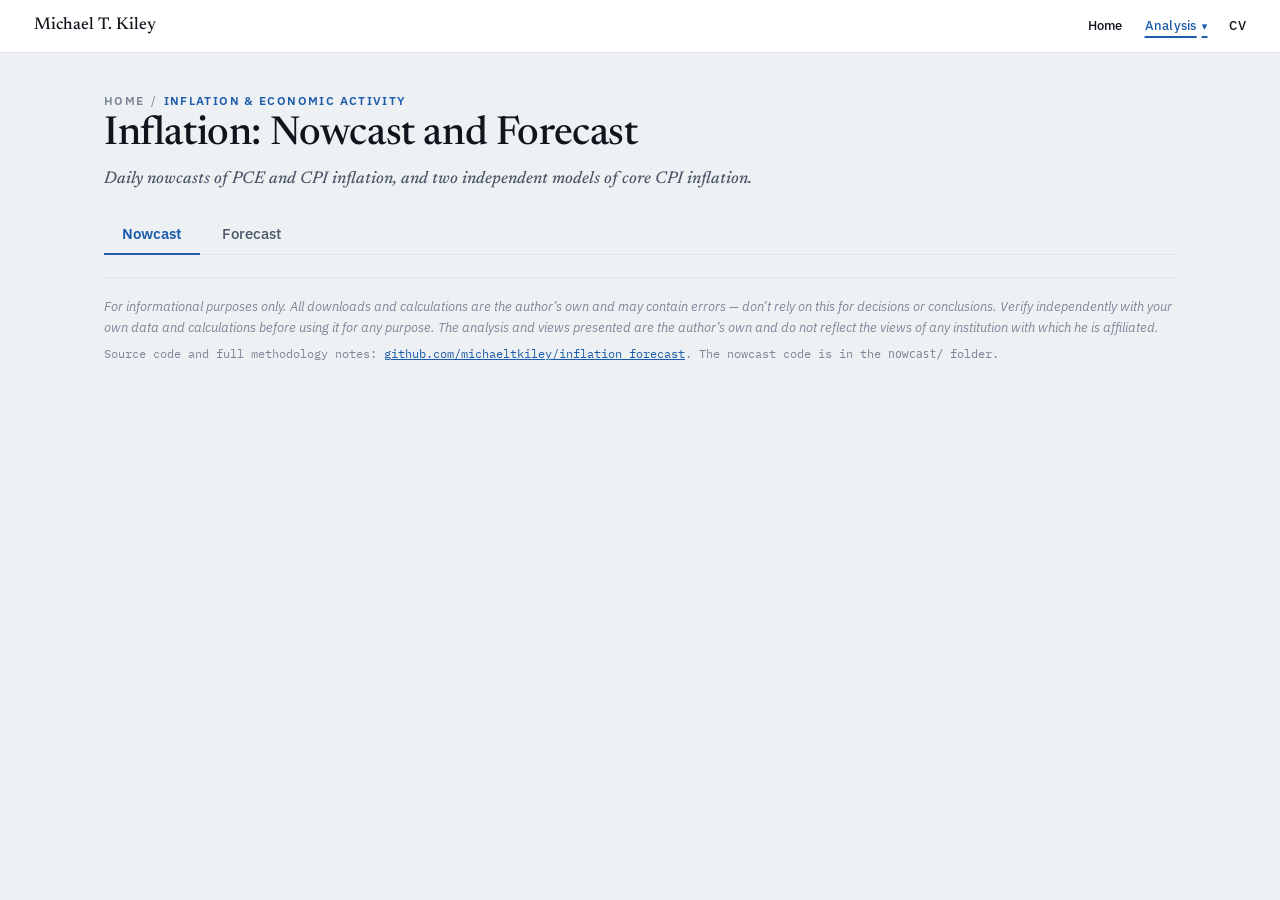
==== commit f57b2129: "Fold the nowcast into the Inflation Forecast page as a Nowcast tab The page now has two tabs, Nowcas" ====
--- a/scripts/dashboard_template.html
+++ b/scripts/dashboard_template.html
@@ -3,12 +3,12 @@
 <head>
 <meta charset="UTF-8" />
 <meta name="viewport" content="width=device-width, initial-scale=1.0" />
-<title>Inflation Forecast — Michael T. Kiley</title>
-<meta name="description" content="Two independent core CPI models — a Bayesian Phillips curve and a survey-expectations Phillips curve — updated as new data arrives." />
+<title>Inflation Nowcast and Forecast — Michael T. Kiley</title>
+<meta name="description" content="Daily nowcasts of PCE and CPI inflation, and two independent core CPI models — a Bayesian Phillips curve and a survey-expectations Phillips curve — updated as new data arrives." />
 <meta property="og:type" content="website" />
 <meta property="og:site_name" content="Michael T. Kiley" />
-<meta property="og:title" content="Inflation Forecast" />
-<meta property="og:description" content="Two independent core CPI models — a Bayesian Phillips curve and a survey-expectations Phillips curve — updated as new data arrives." />
+<meta property="og:title" content="Inflation Nowcast and Forecast" />
+<meta property="og:description" content="Daily nowcasts of PCE and CPI inflation, and two independent core CPI models — a Bayesian Phillips curve and a survey-expectations Phillips curve — updated as new data arrives." />
 <meta property="og:url" content="https://michaeltkiley.github.io/inflation_forecast/" />
 <meta property="og:image" content="https://michaeltkiley.github.io/inflation_forecast/preview.png" />
 <meta property="og:image:width" content="2400" />
@@ -233,6 +233,24 @@
     table.banner { font-size: 12px; }
     table.banner .note { display: none; }
   }
+
+  /* ---- Nowcast / Forecast tabs ---- */
+  .tabs { display: flex; gap: 4px; border-bottom: 1px solid var(--rule); }
+  .tabs button {
+    font: 500 14.5px "IBM Plex Sans", system-ui, sans-serif; padding: 10px 18px; background: none; border: 0;
+    border-bottom: 2px solid transparent; margin-bottom: -1px; color: var(--ink-secondary); cursor: pointer;
+  }
+  .tabs button:hover { color: var(--accent-text); }
+  .tabs button[aria-selected="true"] { color: var(--accent-text); border-bottom-color: var(--accent-text); font-weight: 600; }
+  .tabs button:focus-visible { outline: 2px solid var(--accent-text); outline-offset: -2px; border-radius: 4px; }
+  h2.panel-title {
+    margin: 0; font-family: "Newsreader", Georgia, serif; font-weight: 500; font-size: clamp(21px, 2.4vw, 26px);
+    line-height: 1.1; letter-spacing: -0.01em; text-wrap: balance; color: var(--ink);
+  }
+  #panel-forecast { display: flex; flex-direction: column; gap: 22px; }
+  #panel-forecast[hidden] { display: none; }
+  .forecast-head { display: flex; flex-direction: column; gap: 6px; }
+  /*__NOWCAST_CSS__*/
 </style>
 </head>
 <body>
@@ -277,17 +295,29 @@
   <div class="page">
     <div class="masthead">
       <p class="eyebrow"><a class="crumb" href="https://michaeltkiley.github.io/">Home</a><span class="crumb-sep" aria-hidden="true">/</span>Inflation &amp; Economic Activity</p>
-      <h1>Core CPI Inflation: Persistence and Expectations</h1>
-      <p class="subtitle">Two independent models of core CPI inflation, updated as new data arrives.</p>
-      <p class="citation">The models ask how much inflation&rsquo;s past behavior and households&rsquo; inflation expectations tell us about where inflation is headed. <b>Persistence model</b> — a Bayesian Phillips curve combining a prior estimated from 1958&ndash;99 inflation dynamics with 2000&ndash;present data; a heavier weight on the prior anchors the forecast toward that pre&#8209;2000 relationship, a lighter weight lets recent data dominate. <b>Expectations model</b> — a Phillips curve using University of Michigan survey expectations in place of (<b>pure</b>) or alongside (<b>hybrid</b>) lagged inflation.</p>
-      <div class="reference-lines">
+      <h1>Inflation: Nowcast and Forecast</h1>
+      <p class="subtitle">Daily nowcasts of PCE and CPI inflation, and two independent models of core CPI inflation.</p>
+    </div>
+
+    <div class="tabs" role="tablist" aria-label="Inflation views">
+      <button type="button" role="tab" id="tab-nowcast" data-tab="nowcast" aria-selected="true" aria-controls="panel-nowcast">Nowcast</button>
+      <button type="button" role="tab" id="tab-forecast" data-tab="forecast" aria-selected="false" aria-controls="panel-forecast" tabindex="-1">Forecast</button>
+    </div>
+
+    <!--__NOWCAST_HTML__-->
+
+    <div id="panel-forecast" role="tabpanel" aria-labelledby="tab-forecast" hidden>
+      <div class="forecast-head">
+        <h2 class="panel-title">Core CPI Inflation: Persistence and Expectations</h2>
+        <p class="subtitle">Two independent models of core CPI inflation, updated as new data arrives.</p>
+        <p class="citation">The models ask how much inflation&rsquo;s past behavior and households&rsquo; inflation expectations tell us about where inflation is headed. <b>Persistence model</b> — a Bayesian Phillips curve combining a prior estimated from 1958&ndash;99 inflation dynamics with 2000&ndash;present data; a heavier weight on the prior anchors the forecast toward that pre&#8209;2000 relationship, a lighter weight lets recent data dominate. <b>Expectations model</b> — a Phillips curve using University of Michigan survey expectations in place of (<b>pure</b>) or alongside (<b>hybrid</b>) lagged inflation.</p>
+        <div class="reference-lines">
         <p>Persistence model based on M.T. Kiley (2022), &ldquo;Anchored or Not: How Much Information Does 21st Century Data Contain on Inflation Dynamics?,&rdquo; FEDS Working Paper 2022&#8209;016, and M.T. Kiley (2023), &ldquo;A (Bayesian) Update on Inflation and Inflation Persistence,&rdquo; FEDS Notes.</p>
         <p>Expectations model based on M.T. Kiley (2015), &ldquo;Low Inflation in the United States: A Summary of Recent Research,&rdquo; FEDS Notes, and J.M. Roberts (1995), &ldquo;New Keynesian Economics and the Phillips Curve,&rdquo; <i>Journal of Money, Credit and Banking</i>, 27(4), 975&ndash;984.</p>
       </div>
-      <p class="asof" id="asof"></p>
-    </div>
-
-    <section class="card">
+        <p class="asof" id="asof"></p>
+      </div>
+<section class="card">
       <div class="card-head">
         <div>
           <div class="card-title">Q4/Q4 core CPI inflation, this year and next</div>
@@ -313,8 +343,8 @@
       </div>
     </section>
 
-    <footer class="methodology">
-      <div class="disclaimer">For informational purposes only. All downloads and calculations are the author&rsquo;s own and may contain errors &mdash; don&rsquo;t rely on this for decisions or conclusions. Verify independently with your own data and calculations before using it for any purpose. The analysis and views presented are the author&rsquo;s own and do not reflect the views of any institution with which he is affiliated.</div>
+          <div class="methodology">
+      
       <div><b>Core CPI</b> &mdash; CPI for All Urban Consumers, Less Food and Energy (FRED: <code>CPILFESL</code>).</div>
       <div><b>Persistence model</b> &mdash; a Bayesian Phillips curve; the weight parameter controls how much the 1958&ndash;99 prior shrinks the 2000&ndash;present estimate, from heavily informative (0.5) to uninformative (0).</div>
       <div><b>Expectations model</b> &mdash; the <b>pure</b> version replaces lagged inflation entirely with University of Michigan survey expectations; the <b>hybrid</b> version blends the two.</div>
@@ -328,7 +358,13 @@
         <div>M.T. Kiley (2015), &ldquo;Low Inflation in the United States: A Summary of Recent Research,&rdquo; FEDS Notes, Board of Governors of the Federal Reserve System. &mdash; Expectations model.</div>
         <div>J.M. Roberts (1995), &ldquo;New Keynesian Economics and the Phillips Curve,&rdquo; <i>Journal of Money, Credit and Banking</i>, 27(4), 975&ndash;984. &mdash; Expectations model.</div>
       </div>
-      <div class="sources">Source code and full methodology notes: <a href="https://github.com/michaeltkiley/inflation_forecast">github.com/michaeltkiley/inflation_forecast</a>.</div>
+      
+    </div>
+    </div>
+
+    <footer class="methodology">
+      <div class="disclaimer">For informational purposes only. All downloads and calculations are the author&rsquo;s own and may contain errors &mdash; don&rsquo;t rely on this for decisions or conclusions. Verify independently with your own data and calculations before using it for any purpose. The analysis and views presented are the author&rsquo;s own and do not reflect the views of any institution with which he is affiliated.</div>
+      <div class="sources">Source code and full methodology notes: <a href="https://github.com/michaeltkiley/inflation_forecast">github.com/michaeltkiley/inflation_forecast</a>. The nowcast code is in the <code>nowcast/</code> folder.</div>
     </footer>
   </div>
 
@@ -587,5 +623,29 @@
     });
   })();
   </script>
+<script>
+(function () {
+  const tabs = Array.from(document.querySelectorAll('.tabs [role="tab"]'));
+  const panels = { nowcast: document.getElementById('panel-nowcast'), forecast: document.getElementById('panel-forecast') };
+  function select(name, focus) {
+    if (!panels[name]) name = 'nowcast';
+    tabs.forEach(function (t) { const on = t.dataset.tab === name; t.setAttribute('aria-selected', String(on)); t.tabIndex = on ? 0 : -1; if (on && focus) t.focus(); });
+    Object.keys(panels).forEach(function (k) { panels[k].hidden = (k !== name); });
+    if (name === 'nowcast') document.dispatchEvent(new Event('nowcast:show'));
+    if (history.replaceState) history.replaceState(null, '', '#' + name);
+  }
+  tabs.forEach(function (t, i) {
+    t.addEventListener('click', function () { select(t.dataset.tab); });
+    t.addEventListener('keydown', function (e) {
+      if (e.key === 'ArrowRight' || e.key === 'ArrowLeft') { e.preventDefault(); select(tabs[(i + (e.key === 'ArrowRight' ? 1 : tabs.length - 1)) % tabs.length].dataset.tab, true); }
+    });
+  });
+  window.addEventListener('hashchange', function () { select(location.hash.slice(1)); });
+  select(location.hash.slice(1));
+})();
+</script>
+<script>
+/*__NOWCAST_JS__*/
+</script>
 </body>
 </html>
